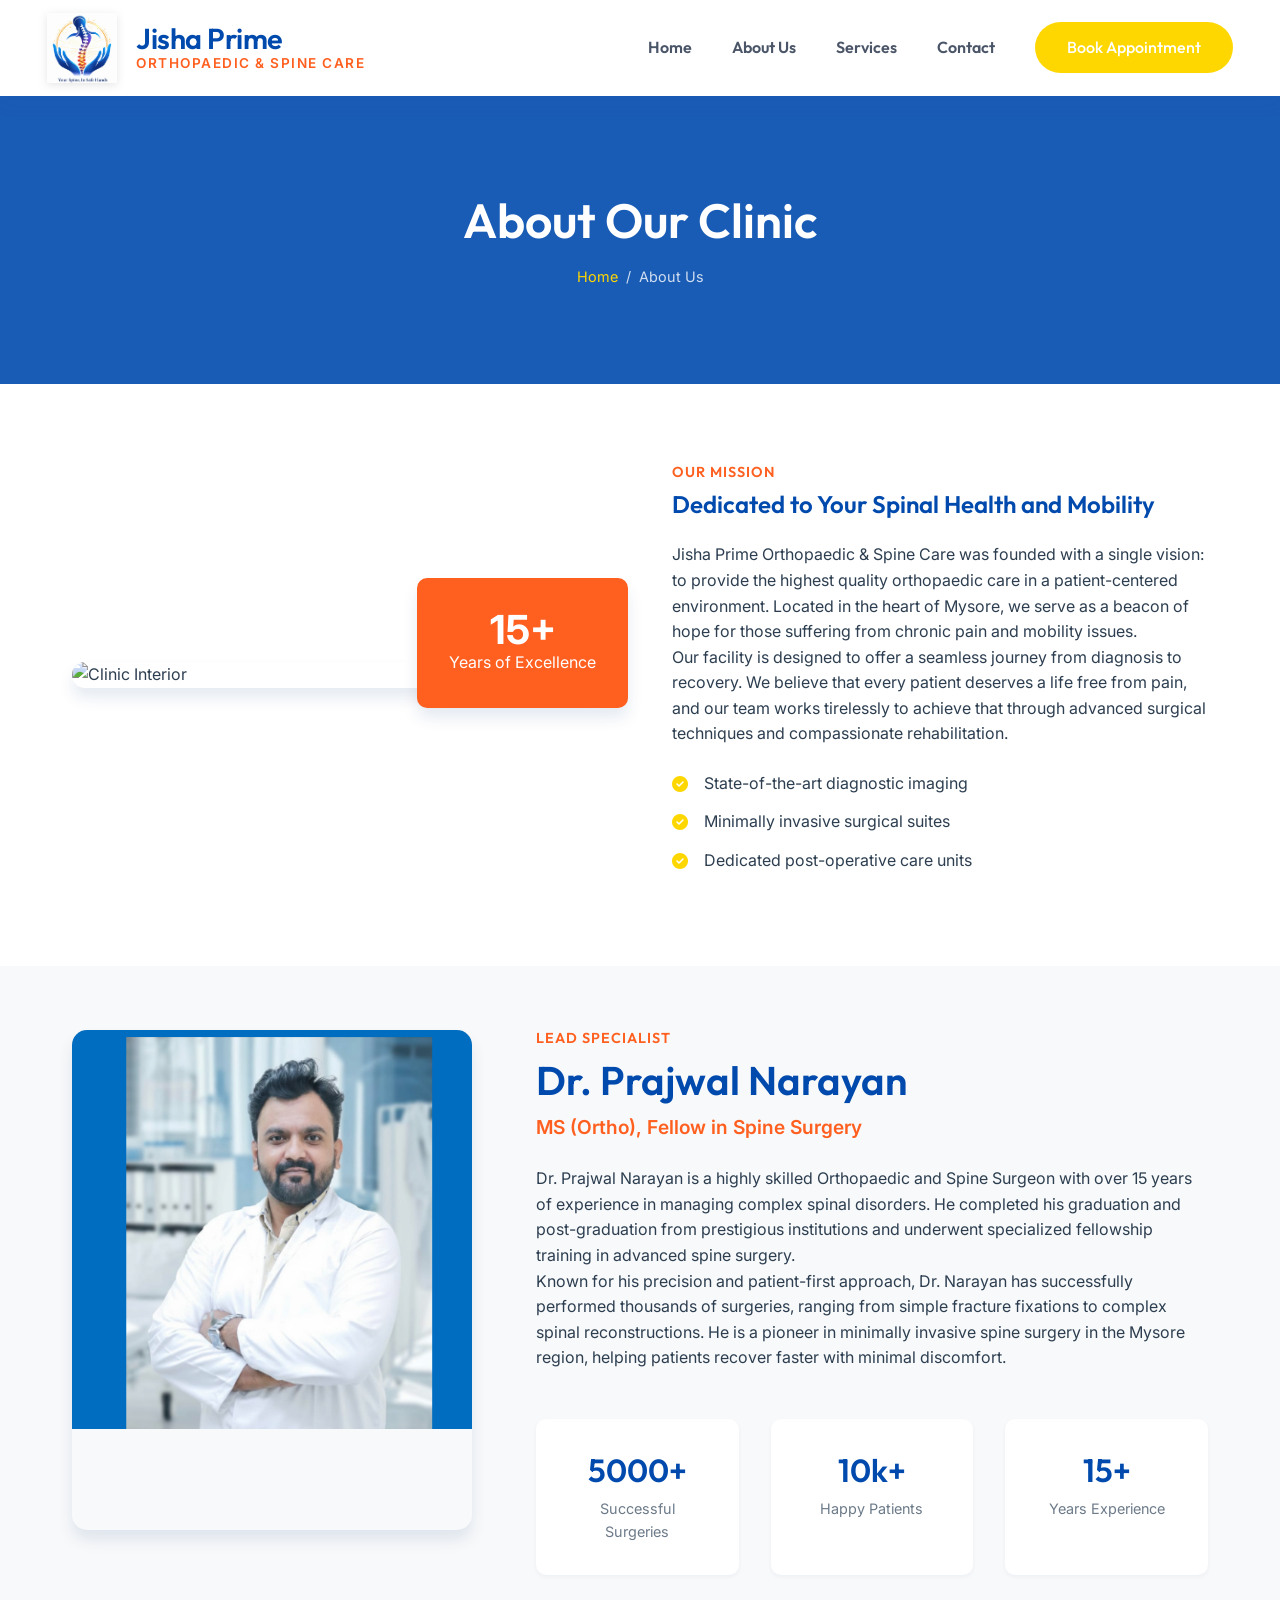
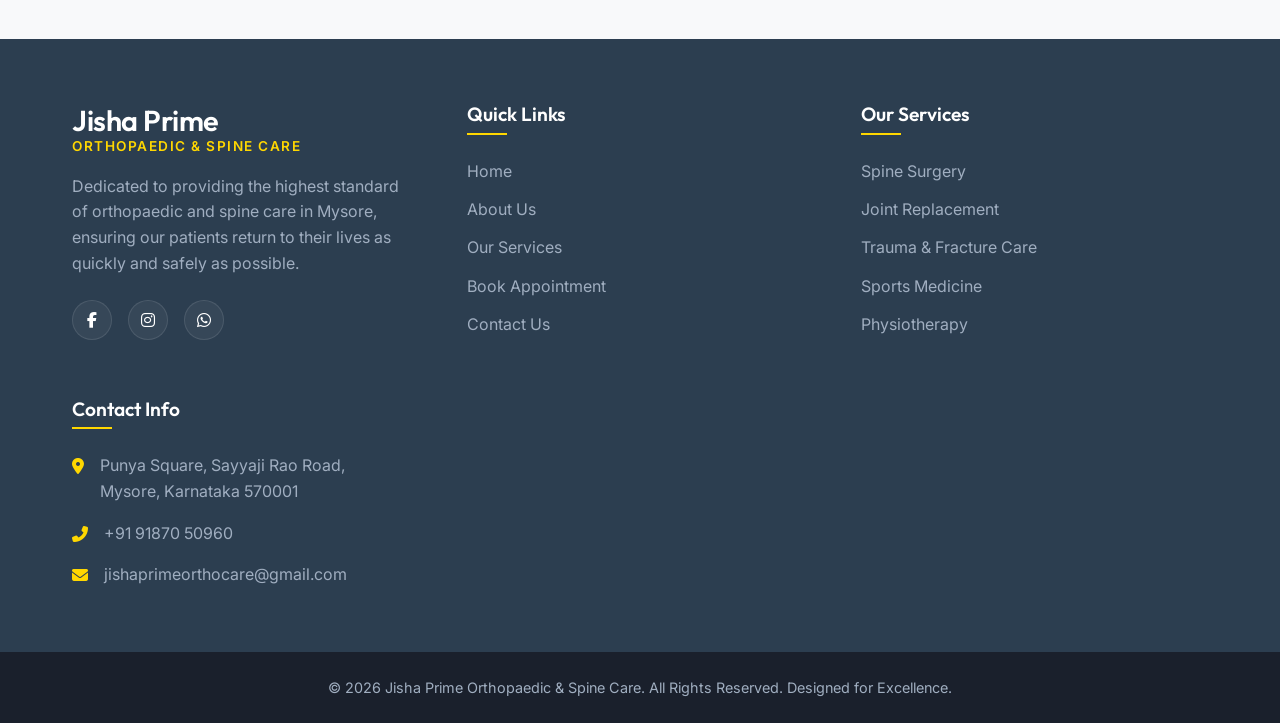
==== about.html @ 1084d46e "Initial commit" ====
<!DOCTYPE html>
<html lang="en">
<head>
    <meta charset="UTF-8">
    <meta name="viewport" content="width=device-width, initial-scale=1.0">
    <title>About Us | Jisha Prime Orthopaedic & Spine Care</title>
    <link rel="preconnect" href="https://fonts.googleapis.com">
    <link rel="preconnect" href="https://fonts.gstatic.com" crossorigin>
    <link href="https://fonts.googleapis.com/css2?family=Inter:wght@400;500;600&family=Outfit:wght@400;500;600;700&display=swap" rel="stylesheet">
    <link rel="stylesheet" href="https://cdnjs.cloudflare.com/ajax/libs/font-awesome/6.4.0/css/all.min.css">
    <link rel="stylesheet" href="css/style.css">
    <style>
        .page-header {
            background: linear-gradient(rgba(0, 74, 173, 0.9), rgba(0, 74, 173, 0.9)), url('https://images.unsplash.com/photo-1519494026892-80bbd2d6fd0d?ixlib=rb-4.0.3&auto=format&fit=crop&w=1920&q=80') center/cover;
            color: var(--white);
            padding: 6rem 0;
            text-align: center;
        }
        
        .page-header h1 {
            color: var(--white);
            font-size: 3rem;
            margin-bottom: 1rem;
        }

        .breadcrumb {
            display: flex;
            justify-content: center;
            gap: 0.5rem;
            font-size: 0.9rem;
            color: rgba(255, 255, 255, 0.8);
        }

        .breadcrumb a {
            color: var(--primary-gold);
        }

        .about-section {
            display: grid;
            grid-template-columns: 1fr 1fr;
            gap: 4rem;
            align-items: center;
        }

        .about-image {
            position: relative;
        }

        .about-image img {
            border-radius: 15px;
            box-shadow: var(--shadow-lg);
        }

        .experience-badge {
            position: absolute;
            bottom: -20px;
            right: -20px;
            background-color: var(--accent-orange);
            color: var(--white);
            padding: 2rem;
            border-radius: 10px;
            text-align: center;
            box-shadow: var(--shadow-lg);
        }

        .experience-badge span {
            display: block;
            font-size: 2.5rem;
            font-weight: 700;
            line-height: 1;
        }

        .doctor-profile {
            background-color: var(--off-white);
            padding: 4rem 0;
        }

        .profile-card {
            display: flex;
            gap: 4rem;
            align-items: flex-start;
        }

        .profile-img {
            flex: 0 0 400px;
            border-radius: 15px;
            overflow: hidden;
            box-shadow: var(--shadow-lg);
            min-height: 500px;
            background-color: var(--off-white);
        }

        .profile-img img {
            width: 100%;
            height: 100%;
            object-fit: cover;
        }

        .profile-content h2 {
            font-size: 2.5rem;
            margin-bottom: 0.5rem;
        }

        .profile-content .designation {
            color: var(--accent-orange);
            font-weight: 600;
            font-size: 1.2rem;
            margin-bottom: 1.5rem;
            display: block;
        }

        .stat-grid {
            display: grid;
            grid-template-columns: repeat(3, 1fr);
            gap: 2rem;
            margin-top: 3rem;
        }

        .stat-item {
            text-align: center;
            padding: 2rem;
            background: var(--white);
            border-radius: 10px;
            box-shadow: var(--shadow-sm);
        }

        .stat-item h3 {
            font-size: 2rem;
            color: var(--primary-blue);
            margin-bottom: 0.5rem;
        }

        .stat-item p {
            font-size: 0.9rem;
            color: var(--text-light);
        }

        @media (max-width: 992px) {
            .about-section, .profile-card {
                grid-template-columns: 1fr;
                flex-direction: column;
            }
            .profile-img {
                flex: 0 0 auto;
                width: 100%;
                max-width: 500px;
                margin: 0 auto;
            }
        }
    </style>
</head>
<body>

        
    </div>

    <!-- Main Navigation -->
    <header class="header">
        <div class="nav-container">
            <a href="index.html" class="logo">
                                                                                                                                <!-- Original Logo Image -->
                <img src="assets/logo.png" alt="Jisha Prime Orthopaedic & Spine Care Logo" style="height: 70px; width: auto;">
                <div class="logo-text">
                    <h1>Jisha Prime</h1>
                    <p>Orthopaedic & Spine Care</p>
                </div>
            </a>
            
            <div class="mobile-toggle">
                <i class="fas fa-bars"></i>
            </div>

            <nav class="nav-menu">
                <a href="index.html" class="nav-link">Home</a>
                <a href="about.html" class="nav-link">About Us</a>
                <a href="services.html" class="nav-link">Services</a>
                <a href="contact.html" class="nav-link">Contact</a>
                <a href="https://www.bookmydoctorr.com/doctor-details/prajwal-narayan-144" target="_blank" class="btn btn-secondary" style="color: white; border: none;">Book Appointment</a>
            </nav>
        </div>
    </header>

    <!-- Page Header -->
    <section class="page-header">
        <div class="container">
            <h1>About Our Clinic</h1>
            <div class="breadcrumb">
                <a href="index.html">Home</a>
                <span>/</span>
                <span>About Us</span>
            </div>
        </div>
    </section>

    <!-- About Content -->
    <section class="section">
        <div class="container">
            <div class="about-section">
                <div class="about-image">
                    <img src="https://images.unsplash.com/photo-1516549655169-df83a0774514?ixlib=rb-4.0.3&auto=format&fit=crop&w=800&q=80" alt="Clinic Interior">
                    <div class="experience-badge">
                        <span>15+</span>
                        Years of Excellence
                    </div>
                </div>
                <div class="about-content">
                    <h4 style="color: var(--accent-orange); margin-bottom: 0.5rem; text-transform: uppercase; letter-spacing: 1px; font-size: 0.9rem;">Our Mission</h4>
                    <h2 style="margin-bottom: 1.5rem;">Dedicated to Your Spinal Health and Mobility</h2>
                    <p>Jisha Prime Orthopaedic & Spine Care was founded with a single vision: to provide the highest quality orthopaedic care in a patient-centered environment. Located in the heart of Mysore, we serve as a beacon of hope for those suffering from chronic pain and mobility issues.</p>
                    <p>Our facility is designed to offer a seamless journey from diagnosis to recovery. We believe that every patient deserves a life free from pain, and our team works tirelessly to achieve that through advanced surgical techniques and compassionate rehabilitation.</p>
                    <ul style="margin-top: 1.5rem;">
                        <li style="margin-bottom: 0.8rem; display: flex; gap: 1rem; align-items: center;">
                            <i class="fas fa-check-circle" style="color: var(--primary-gold);"></i>
                            <span>State-of-the-art diagnostic imaging</span>
                        </li>
                        <li style="margin-bottom: 0.8rem; display: flex; gap: 1rem; align-items: center;">
                            <i class="fas fa-check-circle" style="color: var(--primary-gold);"></i>
                            <span>Minimally invasive surgical suites</span>
                        </li>
                        <li style="margin-bottom: 0.8rem; display: flex; gap: 1rem; align-items: center;">
                            <i class="fas fa-check-circle" style="color: var(--primary-gold);"></i>
                            <span>Dedicated post-operative care units</span>
                        </li>
                    </ul>
                </div>
            </div>
        </div>
    </section>

    <!-- Doctor Profile -->
    <section class="doctor-profile">
        <div class="container">
            <div class="profile-card">
                <div class="profile-img">
                    <img src="assets/dr_prajwal.png" alt="Dr. Prajwal Narayan">
                </div>
                <div class="profile-content">
                    <h4 style="color: var(--accent-orange); margin-bottom: 0.5rem; text-transform: uppercase; letter-spacing: 1px; font-size: 0.9rem;">Lead Specialist</h4>
                    <h2>Dr. Prajwal Narayan</h2>
                    <span class="designation">MS (Ortho), Fellow in Spine Surgery</span>
                    <p>Dr. Prajwal Narayan is a highly skilled Orthopaedic and Spine Surgeon with over 15 years of experience in managing complex spinal disorders. He completed his graduation and post-graduation from prestigious institutions and underwent specialized fellowship training in advanced spine surgery.</p>
                    <p>Known for his precision and patient-first approach, Dr. Narayan has successfully performed thousands of surgeries, ranging from simple fracture fixations to complex spinal reconstructions. He is a pioneer in minimally invasive spine surgery in the Mysore region, helping patients recover faster with minimal discomfort.</p>
                    
                    <div class="stat-grid">
                        <div class="stat-item">
                            <h3>5000+</h3>
                            <p>Successful Surgeries</p>
                        </div>
                        <div class="stat-item">
                            <h3>10k+</h3>
                            <p>Happy Patients</p>
                        </div>
                        <div class="stat-item">
                            <h3>15+</h3>
                            <p>Years Experience</p>
                        </div>
                    </div>
                </div>
            </div>
        </div>
    </section>

    <!-- Footer -->
    <footer class="footer">
        <div class="container">
            <div class="footer-grid">
                <div class="footer-col">
                    <div class="logo-text" style="margin-bottom: 1rem;">
                        <h1 style="color: var(--white);">Jisha Prime</h1>
                        <p style="color: var(--primary-gold);">Orthopaedic & Spine Care</p>
                    </div>
                    <p>Dedicated to providing the highest standard of orthopaedic and spine care in Mysore, ensuring our patients return to their lives as quickly and safely as possible.</p>
                    <div class="footer-social">
                        <a href="https://www.facebook.com/search/top?q=Jisha%20Prime%20Orthopaedic%20%26%20Spine%20Care" target="_blank" aria-label="Facebook"><i class="fab fa-facebook-f"></i></a>
                        <a href="https://www.instagram.com/thespinemechanic07" target="_blank" aria-label="Instagram"><i class="fab fa-instagram"></i></a>
                        <a href="https://wa.me/919187050960" target="_blank" aria-label="WhatsApp"><i class="fab fa-whatsapp"></i></a>
                    </div>
                </div>
                
                <div class="footer-col">
                    <h3>Quick Links</h3>
                    <ul class="footer-links">
                        <li><a href="index.html">Home</a></li>
                        <li><a href="about.html">About Us</a></li>
                        <li><a href="services.html">Our Services</a></li>
                        <li><a href="https://www.bookmydoctorr.com/doctor-details/prajwal-narayan-144" target="_blank">Book Appointment</a></li>
                        <li><a href="contact.html">Contact Us</a></li>
                    </ul>
                </div>
                
                <div class="footer-col">
                    <h3>Our Services</h3>
                    <ul class="footer-links">
                        <li><a href="services.html#spine">Spine Surgery</a></li>
                        <li><a href="services.html#joint">Joint Replacement</a></li>
                        <li><a href="services.html#trauma">Trauma & Fracture Care</a></li>
                        <li><a href="services.html#sports">Sports Medicine</a></li>
                        <li><a href="services.html#physio">Physiotherapy</a></li>
                    </ul>
                </div>
                
                <div class="footer-col">
                    <h3>Contact Info</h3>
                    <ul class="footer-contact">
                        <li>
                            <i class="fas fa-map-marker-alt"></i>
                            <span>Punya Square, Sayyaji Rao Road,<br>Mysore, Karnataka 570001</span>
                        </li>
                        <li>
                            <i class="fas fa-phone-alt"></i>
                            <span>+91 91870 50960</span>
                        </li>
                        <li>
                            <i class="fas fa-envelope"></i>
                            <span>jishaprimeorthocare@gmail.com</span>
                        </li>
                    </ul>
                </div>
            </div>
        </div>
        <div class="footer-bottom">
            <div class="container">
                <p>&copy; 2026 Jisha Prime Orthopaedic & Spine Care. All Rights Reserved. Designed for Excellence.</p>
            </div>
        </div>
    </footer>

    <script src="js/main.js"></script>
</body>
</html>
---- css/style.css ----
/* 
  Jisha Prime Orthopaedic & Spine Care
  Design System & Global Styles
*/

:root {
  /* Color Palette based on logo and requirements */
  --primary-blue: #004AAD;     /* Rich Deep Blue from Logo */
  --secondary-blue: #0096FF;   /* Vibrant Sky Blue from Logo */
  --primary-gold: #FFD700;     /* Sunburst Gold from Logo */
  --accent-orange: #FF5F1F;    /* Vibrant Spine Orange from Logo */
  --white: #FFFFFF;
  --off-white: #F8F9FA;
  --text-dark: #2C3E50;
  --text-light: #6C7A89;
  --border-color: #E2E8F0;
  
  /* Typography */
  --font-primary: 'Outfit', sans-serif;
  --font-secondary: 'Inter', sans-serif;
  
  /* Transitions */
  --transition-fast: 0.2s ease-in-out;
  --transition-normal: 0.3s ease-in-out;
  
  /* Shadows */
  --shadow-sm: 0 2px 4px rgba(10, 58, 130, 0.05);
  --shadow-md: 0 4px 6px rgba(10, 58, 130, 0.1);
  --shadow-lg: 0 10px 15px rgba(10, 58, 130, 0.1);
  
  /* Spacing */
  --container-padding: 2rem;
  --section-padding: 5rem 0;
}

/* Base Styles */
* {
  margin: 0;
  padding: 0;
  box-sizing: border-box;
}

html {
  scroll-behavior: smooth;
  font-size: 16px;
}

body {
  font-family: var(--font-secondary);
  color: var(--text-dark);
  background-color: var(--white);
  line-height: 1.6;
  overflow-x: hidden;
  animation: pageEnter 1s cubic-bezier(0.23, 1, 0.32, 1) forwards;
}

@keyframes pageEnter {
  0% {
    opacity: 0;
    transform: scale(0.98) translateY(20px);
  }
  100% {
    opacity: 1;
    transform: scale(1) translateY(0);
  }
}

h1, h2, h3, h4, h5, h6 {
  font-family: var(--font-primary);
  font-weight: 600;
  color: var(--primary-blue);
  line-height: 1.2;
}

a {
  text-decoration: none;
  color: var(--primary-blue);
  transition: color var(--transition-fast);
}

a:hover {
  color: var(--accent-orange);
}

ul {
  list-style: none;
}

img {
  max-width: 100%;
  height: auto;
  display: block;
}

/* Layout Containers */
.container {
  width: 100%;
  max-width: 1200px;
  margin: 0 auto;
  padding: 0 var(--container-padding);
}

.section {
  padding: var(--section-padding);
}

.section-bg-light {
  background-color: var(--off-white);
}

.section-bg-blue {
  background-color: var(--primary-blue);
  color: var(--white);
}

.section-bg-blue h2, 
.section-bg-blue h3, 
.section-bg-blue p {
  color: var(--white);
}

/* Section Headers */
.section-header {
  text-align: center;
  margin-bottom: 3rem;
}

.section-title {
  font-size: 2.5rem;
  margin-bottom: 1rem;
  position: relative;
  display: inline-block;
}

.section-title::after {
  content: '';
  position: absolute;
  bottom: -10px;
  left: 50%;
  transform: translateX(-50%);
  width: 60px;
  height: 3px;
  background-color: var(--primary-gold);
  border-radius: 2px;
}

.section-subtitle {
  color: var(--text-light);
  font-size: 1.1rem;
  max-width: 600px;
  margin: 0 auto;
}

/* Buttons */
.btn {
  display: inline-block;
  padding: 0.8rem 2rem;
  border-radius: 50px;
  font-family: var(--font-primary);
  font-weight: 500;
  text-align: center;
  cursor: pointer;
  transition: all var(--transition-normal);
  border: 2px solid transparent;
}

.btn-primary {
  background-color: var(--primary-blue);
  color: var(--white);
  box-shadow: var(--shadow-md);
}

.btn-primary:hover {
  background-color: var(--secondary-blue);
  color: var(--white);
  transform: translateY(-2px);
  box-shadow: var(--shadow-lg);
}

.btn-secondary {
  background-color: var(--primary-gold);
  color: var(--white);
}

.btn-secondary:hover {
  background-color: #c5a02e;
  color: var(--white);
  transform: translateY(-2px);
}

.btn-outline {
  background-color: transparent;
  border-color: var(--primary-blue);
  color: var(--primary-blue);
}

.btn-outline:hover {
  background-color: var(--primary-blue);
  color: var(--white);
}

/* Header & Navigation Upgrade */
.header {
  background-color: var(--white);
  box-shadow: 0 4px 20px rgba(0, 74, 173, 0.08);
  position: sticky;
  top: 0;
  z-index: 1000;
  transition: all 0.3s ease;
}

.header-top {
  background: linear-gradient(90deg, #001f4d 0%, #004AAD 100%);
  color: var(--white);
  padding: 0.6rem 0;
  font-size: 0.85rem;
  border-bottom: 2px solid rgba(255, 215, 0, 0.3);
  font-family: var(--font-primary);
  font-weight: 500;
}

.header-top .container {
  display: flex;
  justify-content: space-between;
  align-items: center;
}

.header-contact, .header-time {
  display: flex;
  gap: 1.5rem;
}

.header-top i {
  color: var(--primary-gold);
  background: rgba(255, 255, 255, 0.1);
  width: 26px;
  height: 26px;
  display: inline-flex;
  align-items: center;
  justify-content: center;
  border-radius: 6px;
  font-size: 0.8rem;
  transition: transform 0.3s ease;
}

.header-top span {
  display: inline-flex;
  align-items: center;
  gap: 0.6rem;
  transition: color 0.3s ease;
}

.header-top span:hover {
  color: var(--primary-gold);
}

.header-top span:hover i {
  transform: translateY(-2px);
  background: rgba(255, 215, 0, 0.2);
}

.nav-container {
  display: flex;
  justify-content: space-between;
  align-items: center;
  padding: 0.8rem var(--container-padding);
  max-width: 1250px;
  margin: 0 auto;
}

.logo {
  display: flex;
  align-items: center;
  gap: 1.2rem;
  transition: transform 0.3s ease;
}

.logo:hover {
  transform: scale(1.02);
}

.logo img {
  height: 60px;
  filter: drop-shadow(0 2px 4px rgba(0, 0, 0, 0.1));
}

.logo-text h1 {
  font-size: 1.8rem;
  margin-bottom: -2px;
  color: var(--primary-blue);
  letter-spacing: -0.5px;
}

.logo-text p {
  font-size: 0.85rem;
  color: var(--accent-orange);
  margin-bottom: 0;
  font-weight: 600;
  text-transform: uppercase;
  letter-spacing: 1.5px;
}

.nav-menu {
  display: flex;
  gap: 2.5rem;
  align-items: center;
}

.nav-link {
  font-family: var(--font-primary);
  font-weight: 600;
  color: #4a5568;
  position: relative;
  font-size: 1rem;
  transition: all 0.3s ease;
  padding: 0.5rem 0;
}

.nav-link::after {
  content: '';
  position: absolute;
  bottom: 0;
  left: 50%;
  width: 0;
  height: 3px;
  background: linear-gradient(90deg, var(--primary-gold), var(--accent-orange));
  transition: all 0.3s cubic-bezier(0.68, -0.55, 0.27, 1.55);
  transform: translateX(-50%);
  border-radius: 10px;
}

.nav-link:hover::after,
.nav-link.active::after {
  width: 100%;
}

.nav-link:hover,
.nav-link.active {
  color: var(--primary-blue);
  transform: translateY(-1px);
}

.mobile-toggle {
  display: none;
  font-size: 1.5rem;
  color: var(--primary-blue);
  cursor: pointer;
}

/* Footer */
.footer {
  background-color: var(--text-dark);
  color: var(--white);
  padding-top: 4rem;
}

.footer-grid {
  display: grid;
  grid-template-columns: repeat(auto-fit, minmax(250px, 1fr));
  gap: 3rem;
  margin-bottom: 3rem;
}

.footer-col h3 {
  color: var(--white);
  font-size: 1.2rem;
  margin-bottom: 1.5rem;
  position: relative;
  padding-bottom: 0.5rem;
}

.footer-col h3::after {
  content: '';
  position: absolute;
  bottom: 0;
  left: 0;
  width: 40px;
  height: 2px;
  background-color: var(--primary-gold);
}

.footer-col p {
  color: #a0aec0;
  margin-bottom: 1rem;
}

.footer-links li {
  margin-bottom: 0.8rem;
}

.footer-links a {
  color: #a0aec0;
  transition: color var(--transition-fast);
  display: flex;
  align-items: center;
  gap: 0.5rem;
}

.footer-links a:hover {
  color: var(--primary-gold);
  padding-left: 5px;
}

.footer-contact li {
  display: flex;
  align-items: flex-start;
  gap: 1rem;
  margin-bottom: 1rem;
  color: #a0aec0;
}

.footer-contact i {
  color: var(--primary-gold);
  margin-top: 5px;
}

.footer-bottom {
  background-color: #1a202c;
  padding: 1.5rem 0;
  text-align: center;
  color: #a0aec0;
  font-size: 0.9rem;
}

.footer-social {
  display: flex;
  gap: 1rem;
  margin-top: 1.5rem;
}

.footer-social a {
  width: 40px;
  height: 40px;
  background-color: rgba(255, 255, 255, 0.05);
  display: flex;
  align-items: center;
  justify-content: center;
  border-radius: 50%;
  color: var(--white);
  transition: all var(--transition-normal);
  border: 1px solid rgba(255, 255, 255, 0.1);
}

.footer-social a:hover {
  background-color: var(--primary-gold);
  color: var(--text-dark);
  transform: translateY(-3px);
  border-color: var(--primary-gold);
}

/* Responsive Utilities */
@media (max-width: 992px) {
  .header-top {
    display: none;
  }
  
  .nav-menu {
    position: fixed;
    top: 80px;
    left: -100%;
    width: 100%;
    height: calc(100vh - 80px);
    background-color: var(--white);
    flex-direction: column;
    justify-content: center;
    gap: 2rem;
    transition: left var(--transition-normal);
    box-shadow: var(--shadow-md);
  }
  
  .nav-menu.active {
    left: 0;
  }
  
  .mobile-toggle {
    display: block;
  }
}

@media (max-width: 768px) {
  .section-title {
    font-size: 2rem;
  }
  
  .logo-text h1 {
    font-size: 1.2rem;
  }
}
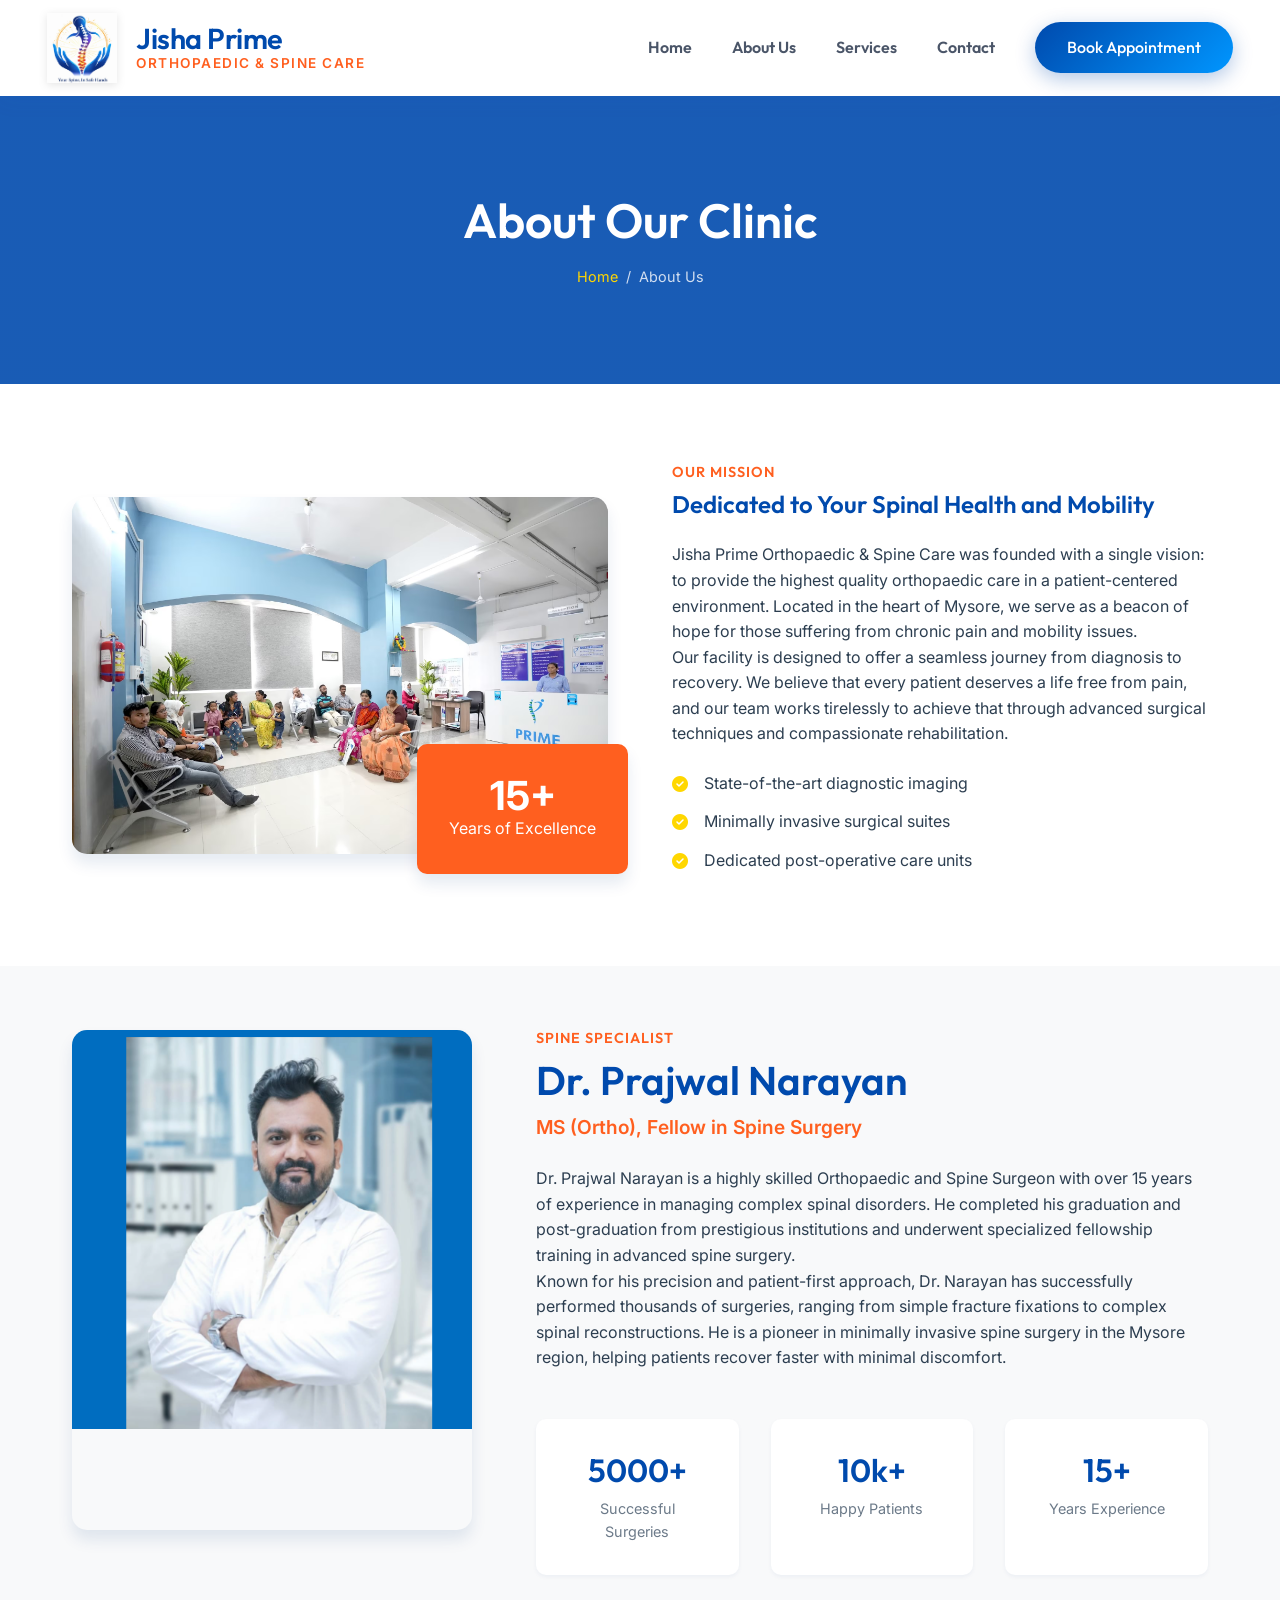
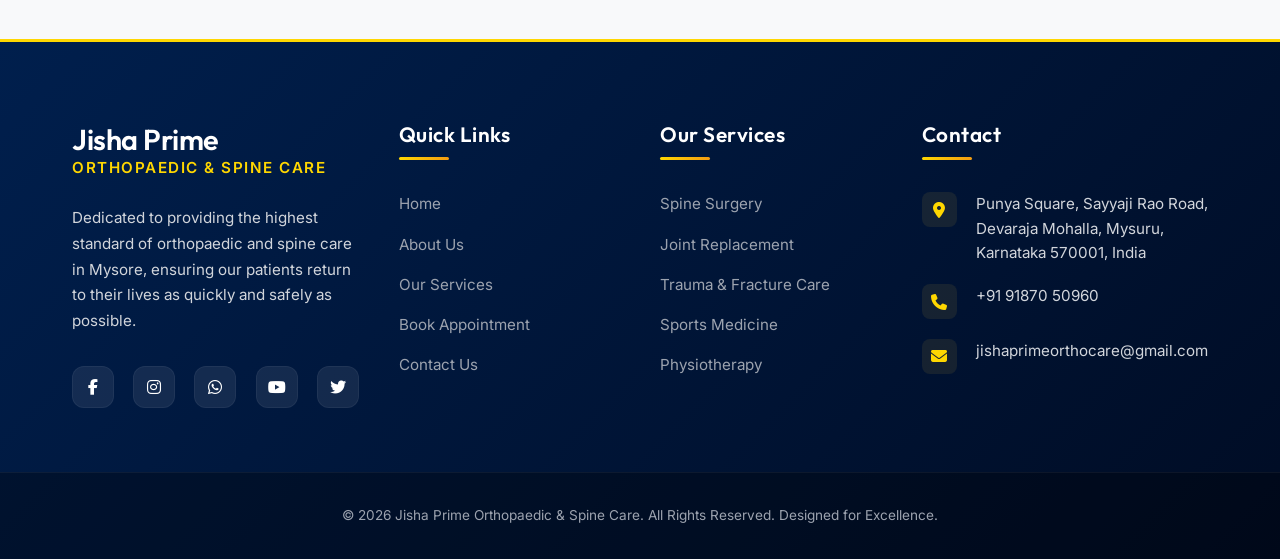
==== commit bea0624a: "Refine UI, fix image cropping, and update button styling across the site" ====
--- a/about.html
+++ b/about.html
@@ -1,14 +1,19 @@
 <!DOCTYPE html>
 <html lang="en">
+
 <head>
     <meta charset="UTF-8">
     <meta name="viewport" content="width=device-width, initial-scale=1.0">
     <title>About Us | Jisha Prime Orthopaedic & Spine Care</title>
     <link rel="preconnect" href="https://fonts.googleapis.com">
     <link rel="preconnect" href="https://fonts.gstatic.com" crossorigin>
-    <link href="https://fonts.googleapis.com/css2?family=Inter:wght@400;500;600&family=Outfit:wght@400;500;600;700&display=swap" rel="stylesheet">
+    <link
+        href="https://fonts.googleapis.com/css2?family=Inter:wght@400;500;600&family=Outfit:wght@400;500;600;700&display=swap"
+        rel="stylesheet">
     <link rel="stylesheet" href="https://cdnjs.cloudflare.com/ajax/libs/font-awesome/6.4.0/css/all.min.css">
-    <link rel="stylesheet" href="css/style.css">
+    <link rel="stylesheet" href="css/style.css?v=2">
+    <!-- Favicon -->
+    <link rel="icon" type="image/png" href="assets/logo.png">
     <style>
         .page-header {
             background: linear-gradient(rgba(0, 74, 173, 0.9), rgba(0, 74, 173, 0.9)), url('https://images.unsplash.com/photo-1519494026892-80bbd2d6fd0d?ixlib=rb-4.0.3&auto=format&fit=crop&w=1920&q=80') center/cover;
@@ -16,7 +21,7 @@
             padding: 6rem 0;
             text-align: center;
         }
-        
+
         .page-header h1 {
             color: var(--white);
             font-size: 3rem;
@@ -136,10 +141,13 @@
         }
 
         @media (max-width: 992px) {
-            .about-section, .profile-card {
+
+            .about-section,
+            .profile-card {
                 grid-template-columns: 1fr;
                 flex-direction: column;
             }
+
             .profile-img {
                 flex: 0 0 auto;
                 width: 100%;
@@ -149,23 +157,22 @@
         }
     </style>
 </head>
+
 <body>
-
-        
-    </div>
 
     <!-- Main Navigation -->
     <header class="header">
         <div class="nav-container">
             <a href="index.html" class="logo">
-                                                                                                                                <!-- Original Logo Image -->
-                <img src="assets/logo.png" alt="Jisha Prime Orthopaedic & Spine Care Logo" style="height: 70px; width: auto;">
+                <!-- Original Logo Image -->
+                <img src="assets/logo.png" alt="Jisha Prime Orthopaedic & Spine Care Logo"
+                    style="height: 70px; width: auto;">
                 <div class="logo-text">
                     <h1>Jisha Prime</h1>
                     <p>Orthopaedic & Spine Care</p>
                 </div>
             </a>
-            
+
             <div class="mobile-toggle">
                 <i class="fas fa-bars"></i>
             </div>
@@ -175,7 +182,8 @@
                 <a href="about.html" class="nav-link">About Us</a>
                 <a href="services.html" class="nav-link">Services</a>
                 <a href="contact.html" class="nav-link">Contact</a>
-                <a href="https://www.bookmydoctorr.com/doctor-details/prajwal-narayan-144" target="_blank" class="btn btn-secondary" style="color: white; border: none;">Book Appointment</a>
+                <a href="appointment.html" class="btn btn-secondary" style="color: white; border: none;">Book
+                    Appointment</a>
             </nav>
         </div>
     </header>
@@ -197,17 +205,23 @@
         <div class="container">
             <div class="about-section">
                 <div class="about-image">
-                    <img src="https://images.unsplash.com/photo-1516549655169-df83a0774514?ixlib=rb-4.0.3&auto=format&fit=crop&w=800&q=80" alt="Clinic Interior">
+                    <img src="assets/clinic_waiting.png" alt="Clinic Interior">
                     <div class="experience-badge">
                         <span>15+</span>
                         Years of Excellence
                     </div>
                 </div>
                 <div class="about-content">
-                    <h4 style="color: var(--accent-orange); margin-bottom: 0.5rem; text-transform: uppercase; letter-spacing: 1px; font-size: 0.9rem;">Our Mission</h4>
+                    <h4
+                        style="color: var(--accent-orange); margin-bottom: 0.5rem; text-transform: uppercase; letter-spacing: 1px; font-size: 0.9rem;">
+                        Our Mission</h4>
                     <h2 style="margin-bottom: 1.5rem;">Dedicated to Your Spinal Health and Mobility</h2>
-                    <p>Jisha Prime Orthopaedic & Spine Care was founded with a single vision: to provide the highest quality orthopaedic care in a patient-centered environment. Located in the heart of Mysore, we serve as a beacon of hope for those suffering from chronic pain and mobility issues.</p>
-                    <p>Our facility is designed to offer a seamless journey from diagnosis to recovery. We believe that every patient deserves a life free from pain, and our team works tirelessly to achieve that through advanced surgical techniques and compassionate rehabilitation.</p>
+                    <p>Jisha Prime Orthopaedic & Spine Care was founded with a single vision: to provide the highest
+                        quality orthopaedic care in a patient-centered environment. Located in the heart of Mysore, we
+                        serve as a beacon of hope for those suffering from chronic pain and mobility issues.</p>
+                    <p>Our facility is designed to offer a seamless journey from diagnosis to recovery. We believe that
+                        every patient deserves a life free from pain, and our team works tirelessly to achieve that
+                        through advanced surgical techniques and compassionate rehabilitation.</p>
                     <ul style="margin-top: 1.5rem;">
                         <li style="margin-bottom: 0.8rem; display: flex; gap: 1rem; align-items: center;">
                             <i class="fas fa-check-circle" style="color: var(--primary-gold);"></i>
@@ -235,12 +249,20 @@
                     <img src="assets/dr_prajwal.png" alt="Dr. Prajwal Narayan">
                 </div>
                 <div class="profile-content">
-                    <h4 style="color: var(--accent-orange); margin-bottom: 0.5rem; text-transform: uppercase; letter-spacing: 1px; font-size: 0.9rem;">Lead Specialist</h4>
+                    <h4
+                        style="color: var(--accent-orange); margin-bottom: 0.5rem; text-transform: uppercase; letter-spacing: 1px; font-size: 0.9rem;">
+                        Spine Specialist</h4>
                     <h2>Dr. Prajwal Narayan</h2>
                     <span class="designation">MS (Ortho), Fellow in Spine Surgery</span>
-                    <p>Dr. Prajwal Narayan is a highly skilled Orthopaedic and Spine Surgeon with over 15 years of experience in managing complex spinal disorders. He completed his graduation and post-graduation from prestigious institutions and underwent specialized fellowship training in advanced spine surgery.</p>
-                    <p>Known for his precision and patient-first approach, Dr. Narayan has successfully performed thousands of surgeries, ranging from simple fracture fixations to complex spinal reconstructions. He is a pioneer in minimally invasive spine surgery in the Mysore region, helping patients recover faster with minimal discomfort.</p>
-                    
+                    <p>Dr. Prajwal Narayan is a highly skilled Orthopaedic and Spine Surgeon with over 15 years of
+                        experience in managing complex spinal disorders. He completed his graduation and post-graduation
+                        from prestigious institutions and underwent specialized fellowship training in advanced spine
+                        surgery.</p>
+                    <p>Known for his precision and patient-first approach, Dr. Narayan has successfully performed
+                        thousands of surgeries, ranging from simple fracture fixations to complex spinal
+                        reconstructions. He is a pioneer in minimally invasive spine surgery in the Mysore region,
+                        helping patients recover faster with minimal discomfort.</p>
+
                     <div class="stat-grid">
                         <div class="stat-item">
                             <h3>5000+</h3>
@@ -269,25 +291,31 @@
                         <h1 style="color: var(--white);">Jisha Prime</h1>
                         <p style="color: var(--primary-gold);">Orthopaedic & Spine Care</p>
                     </div>
-                    <p>Dedicated to providing the highest standard of orthopaedic and spine care in Mysore, ensuring our patients return to their lives as quickly and safely as possible.</p>
+                    <p>Dedicated to providing the highest standard of orthopaedic and spine care in Mysore, ensuring our
+                        patients return to their lives as quickly and safely as possible.</p>
                     <div class="footer-social">
-                        <a href="https://www.facebook.com/search/top?q=Jisha%20Prime%20Orthopaedic%20%26%20Spine%20Care" target="_blank" aria-label="Facebook"><i class="fab fa-facebook-f"></i></a>
-                        <a href="https://www.instagram.com/thespinemechanic07" target="_blank" aria-label="Instagram"><i class="fab fa-instagram"></i></a>
-                        <a href="https://wa.me/919187050960" target="_blank" aria-label="WhatsApp"><i class="fab fa-whatsapp"></i></a>
+                        <a href="https://www.facebook.com/search/top?q=Jisha%20Prime%20Orthopaedic%20%26%20Spine%20Care"
+                            target="_blank" aria-label="Facebook"><i class="fab fa-facebook-f"></i></a>
+                        <a href="https://www.instagram.com/thespinemechanic07" target="_blank" aria-label="Instagram"><i
+                                class="fab fa-instagram"></i></a>
+                        <a href="https://wa.me/919187050960" target="_blank" aria-label="WhatsApp"><i
+                                class="fab fa-whatsapp"></i></a>
+                        <a href="#" target="_blank" aria-label="YouTube"><i class="fab fa-youtube"></i></a>
+                        <a href="#" target="_blank" aria-label="Twitter"><i class="fab fa-twitter"></i></a>
                     </div>
                 </div>
-                
+
                 <div class="footer-col">
                     <h3>Quick Links</h3>
                     <ul class="footer-links">
                         <li><a href="index.html">Home</a></li>
                         <li><a href="about.html">About Us</a></li>
                         <li><a href="services.html">Our Services</a></li>
-                        <li><a href="https://www.bookmydoctorr.com/doctor-details/prajwal-narayan-144" target="_blank">Book Appointment</a></li>
+                        <li><a href="appointment.html">Book Appointment</a></li>
                         <li><a href="contact.html">Contact Us</a></li>
                     </ul>
                 </div>
-                
+
                 <div class="footer-col">
                     <h3>Our Services</h3>
                     <ul class="footer-links">
@@ -298,26 +326,27 @@
                         <li><a href="services.html#physio">Physiotherapy</a></li>
                     </ul>
                 </div>
-                
+
                 <div class="footer-col">
-                    <h3>Contact Info</h3>
+                    <h3>Contact</h3>
                     <ul class="footer-contact">
                         <li>
                             <i class="fas fa-map-marker-alt"></i>
-                            <span>Punya Square, Sayyaji Rao Road,<br>Mysore, Karnataka 570001</span>
+                            <a href="https://maps.app.goo.gl/DzccedRnH6jNJnV17" target="_blank"
+                                style="color: inherit; transition: color 0.3s ease;"
+                                onmouseover="this.style.color='var(--primary-gold)'"
+                                onmouseout="this.style.color='inherit'">
+                                <span>Punya Square, Sayyaji Rao Road, Devaraja Mohalla, Mysuru, Karnataka 570001,
+                                    India</span>
+                            </a>
                         </li>
-                        <li>
-                            <i class="fas fa-phone-alt"></i>
-                            <span>+91 91870 50960</span>
-                        </li>
-                        <li>
-                            <i class="fas fa-envelope"></i>
-                            <span>jishaprimeorthocare@gmail.com</span>
-                        </li>
+                        <li><i class="fas fa-phone"></i> +91 91870 50960</li>
+                        <li><i class="fas fa-envelope"></i> jishaprimeorthocare@gmail.com</li>
                     </ul>
                 </div>
             </div>
         </div>
+
         <div class="footer-bottom">
             <div class="container">
                 <p>&copy; 2026 Jisha Prime Orthopaedic & Spine Care. All Rights Reserved. Designed for Excellence.</p>
@@ -325,6 +354,7 @@
         </div>
     </footer>
 
-    <script src="js/main.js"></script>
+    <script src="js/main.js?v=2"></script>
 </body>
-</html>
+
+</html>
--- a/css/style.css
+++ b/css/style.css
@@ -178,14 +178,16 @@
 }
 
 .btn-secondary {
-  background-color: var(--primary-gold);
-  color: var(--white);
+  background: linear-gradient(135deg, var(--primary-blue) 0%, var(--secondary-blue) 100%);
+  color: var(--white);
+  box-shadow: 0 6px 20px rgba(0, 74, 173, 0.3);
 }
 
 .btn-secondary:hover {
-  background-color: #c5a02e;
+  background: linear-gradient(135deg, var(--secondary-blue) 0%, var(--primary-blue) 100%);
   color: var(--white);
   transform: translateY(-2px);
+  box-shadow: 0 10px 25px rgba(0, 74, 173, 0.4);
 }
 
 .btn-outline {
@@ -349,24 +351,39 @@
 
 /* Footer */
 .footer {
-  background-color: var(--text-dark);
-  color: var(--white);
-  padding-top: 4rem;
+  background: linear-gradient(135deg, #001f4d 0%, #000c24 100%);
+  color: var(--white);
+  padding-top: 5rem;
+  border-top: 3px solid var(--primary-gold);
 }
 
 .footer-grid {
   display: grid;
-  grid-template-columns: repeat(auto-fit, minmax(250px, 1fr));
-  gap: 3rem;
-  margin-bottom: 3rem;
+  grid-template-columns: repeat(4, 1fr);
+  gap: 2.5rem;
+  margin-bottom: 4rem;
+}
+
+@media (max-width: 992px) {
+  .footer-grid {
+    grid-template-columns: repeat(2, 1fr);
+  }
+}
+
+@media (max-width: 768px) {
+  .footer-grid {
+    grid-template-columns: 1fr;
+  }
 }
 
 .footer-col h3 {
   color: var(--white);
-  font-size: 1.2rem;
-  margin-bottom: 1.5rem;
+  font-size: 1.3rem;
+  font-weight: 600;
+  margin-bottom: 2rem;
   position: relative;
-  padding-bottom: 0.5rem;
+  padding-bottom: 0.8rem;
+  letter-spacing: 0.5px;
 }
 
 .footer-col h3::after {
@@ -374,78 +391,234 @@
   position: absolute;
   bottom: 0;
   left: 0;
-  width: 40px;
-  height: 2px;
-  background-color: var(--primary-gold);
+  width: 50px;
+  height: 3px;
+  background: linear-gradient(to right, var(--primary-gold), #f39c12);
+  border-radius: 2px;
 }
 
 .footer-col p {
-  color: #a0aec0;
+  color: #d1d5db;
+  line-height: 1.7;
+  margin-bottom: 1.5rem;
+  font-size: 0.95rem;
+}
+
+.footer-links li {
   margin-bottom: 1rem;
 }
 
-.footer-links li {
-  margin-bottom: 0.8rem;
-}
-
 .footer-links a {
-  color: #a0aec0;
-  transition: color var(--transition-fast);
-  display: flex;
-  align-items: center;
-  gap: 0.5rem;
+  color: #9ca3af;
+  transition: all var(--transition-normal);
+  display: flex;
+  align-items: center;
+  gap: 0.7rem;
+  font-size: 0.95rem;
+}
+
+.footer-links a i {
+  font-size: 0.8rem;
+  opacity: 0;
+  transform: translateX(-10px);
+  transition: all var(--transition-fast);
 }
 
 .footer-links a:hover {
   color: var(--primary-gold);
-  padding-left: 5px;
+  transform: translateX(8px);
+}
+
+.footer-links a:hover i {
+  opacity: 1;
+  transform: translateX(0);
 }
 
 .footer-contact li {
   display: flex;
   align-items: flex-start;
-  gap: 1rem;
-  margin-bottom: 1rem;
-  color: #a0aec0;
+  gap: 1.2rem;
+  margin-bottom: 1.2rem;
+  color: #d1d5db;
+  font-size: 0.95rem;
 }
 
 .footer-contact i {
+  width: 35px;
+  height: 35px;
+  background: rgba(212, 175, 55, 0.1);
   color: var(--primary-gold);
-  margin-top: 5px;
-}
-
-.footer-bottom {
-  background-color: #1a202c;
-  padding: 1.5rem 0;
-  text-align: center;
-  color: #a0aec0;
-  font-size: 0.9rem;
-}
-
-.footer-social {
-  display: flex;
-  gap: 1rem;
-  margin-top: 1.5rem;
-}
-
-.footer-social a {
-  width: 40px;
-  height: 40px;
-  background-color: rgba(255, 255, 255, 0.05);
   display: flex;
   align-items: center;
   justify-content: center;
-  border-radius: 50%;
-  color: var(--white);
-  transition: all var(--transition-normal);
-  border: 1px solid rgba(255, 255, 255, 0.1);
-}
-
-.footer-social a:hover {
-  background-color: var(--primary-gold);
+  border-radius: 8px;
+  flex-shrink: 0;
+  font-size: 1rem;
+  transition: all 0.3s ease;
+}
+
+.footer-contact li:hover i {
+  background: var(--primary-gold);
   color: var(--text-dark);
   transform: translateY(-3px);
+}
+
+.footer-bottom {
+  background-color: rgba(0, 0, 0, 0.3);
+  padding: 2rem 0;
+  text-align: center;
+  color: #9ca3af;
+  font-size: 0.85rem;
+  border-top: 1px solid rgba(255, 255, 255, 0.05);
+}
+
+.footer-social {
+  display: flex;
+  gap: 1.2rem;
+  margin-top: 2rem;
+}
+
+.footer-social a {
+  width: 42px;
+  height: 42px;
+  background-color: rgba(255, 255, 255, 0.08);
+  color: var(--white);
+  display: flex;
+  align-items: center;
+  justify-content: center;
+  border-radius: 12px;
+  transition: all 0.3s cubic-bezier(0.4, 0, 0.2, 1);
+  border: 1px solid rgba(255, 255, 255, 0.05);
+}
+
+.footer-social a:hover {
+  transform: translateY(-8px) scale(1.1);
+  color: var(--white);
+  border-color: transparent;
+  box-shadow: 0 15px 30px rgba(0, 0, 0, 0.4);
+}
+
+.footer-social a[aria-label="Facebook"]:hover { background: #1877F2; box-shadow: 0 10px 20px rgba(24, 119, 242, 0.4); }
+.footer-social a[aria-label="Instagram"]:hover { background: linear-gradient(45deg, #f09433 0%, #e6683c 25%, #dc2743 50%, #cc2366 75%, #bc1888 100%); box-shadow: 0 10px 20px rgba(220, 39, 67, 0.4); }
+.footer-social a[aria-label="WhatsApp"]:hover { background: #25D366; box-shadow: 0 10px 20px rgba(37, 211, 102, 0.4); }
+.footer-social a[aria-label="YouTube"]:hover { background: #FF0000; box-shadow: 0 10px 20px rgba(255, 0, 0, 0.4); }
+.footer-social a[aria-label="Twitter"]:hover { background: #1DA1F2; box-shadow: 0 10px 20px rgba(29, 161, 242, 0.4); }
+
+/* Patient Reviews Section */
+.reviews-section {
+  padding: 100px 0;
+  background: linear-gradient(135deg, #f8faff 0%, #eef4ff 100%);
+  position: relative;
+  overflow: hidden;
+}
+
+.reviews-section::before {
+  content: '';
+  position: absolute;
+  top: -100px;
+  right: -100px;
+  width: 300px;
+  height: 300px;
+  background: rgba(0, 74, 173, 0.03);
+  border-radius: 50%;
+}
+
+.reviews-grid {
+  display: grid;
+  grid-template-columns: repeat(3, 1fr);
+  gap: 2.5rem;
+  margin-top: 4rem;
+}
+
+.review-card {
+  background: rgba(255, 255, 255, 0.7);
+  backdrop-filter: blur(10px);
+  padding: 3rem 2rem;
+  border-radius: 30px;
+  border: 1px solid rgba(255, 255, 255, 0.5);
+  box-shadow: 0 15px 35px rgba(0, 74, 173, 0.05);
+  transition: all 0.4s cubic-bezier(0.175, 0.885, 0.32, 1.275);
+  position: relative;
+}
+
+.review-card:hover {
+  transform: translateY(-12px);
+  background: var(--white);
+  box-shadow: 0 25px 50px rgba(0, 74, 173, 0.1);
   border-color: var(--primary-gold);
+}
+
+.quote-icon {
+  position: absolute;
+  top: 20px;
+  right: 30px;
+  font-size: 3rem;
+  color: rgba(0, 74, 173, 0.05);
+  transition: color 0.3s ease;
+}
+
+.review-card:hover .quote-icon {
+  color: rgba(255, 215, 0, 0.2);
+}
+
+.rating {
+  color: #ffc107;
+  margin-bottom: 1.5rem;
+  display: flex;
+  gap: 4px;
+}
+
+.review-text {
+  font-size: 1.05rem;
+  line-height: 1.7;
+  color: #4a5568;
+  margin-bottom: 2rem;
+  font-style: italic;
+}
+
+.reviewer-info {
+  display: flex;
+  align-items: center;
+  gap: 1.2rem;
+}
+
+.reviewer-img {
+  width: 55px;
+  height: 55px;
+  background: var(--primary-blue);
+  border-radius: 50%;
+  display: flex;
+  align-items: center;
+  justify-content: center;
+  color: var(--white);
+  font-weight: 700;
+  font-size: 1.2rem;
+  box-shadow: 0 5px 15px rgba(0, 74, 173, 0.2);
+}
+
+.reviewer-details h4 {
+  color: var(--text-dark);
+  margin-bottom: 2px;
+}
+
+.reviewer-details p {
+  font-size: 0.85rem;
+  color: var(--primary-blue);
+  font-weight: 600;
+}
+
+@media (max-width: 992px) {
+  .reviews-grid {
+    grid-template-columns: repeat(2, 1fr);
+  }
+}
+
+@media (max-width: 768px) {
+  .reviews-grid {
+    grid-template-columns: 1fr;
+  }
+}
+
 }
 
 /* Responsive Utilities */
@@ -457,19 +630,21 @@
   .nav-menu {
     position: fixed;
     top: 80px;
-    left: -100%;
+    left: 0;
     width: 100%;
     height: calc(100vh - 80px);
     background-color: var(--white);
     flex-direction: column;
     justify-content: center;
     gap: 2rem;
-    transition: left var(--transition-normal);
+    transform: translateX(-100%);
+    transition: transform var(--transition-normal);
     box-shadow: var(--shadow-md);
+    z-index: 1001;
   }
   
   .nav-menu.active {
-    left: 0;
+    transform: translateX(0);
   }
   
   .mobile-toggle {
@@ -487,3 +662,37 @@
   }
 }
 
+
+/* Footer Navigation */
+.footer-nav {
+  display: flex;
+  justify-content: center;
+  gap: 3.5rem;
+  margin-top: 2rem;
+  padding-top: 2rem;
+  border-top: 1px solid rgba(255, 255, 255, 0.1);
+}
+
+.footer-nav a {
+  color: var(--white);
+  font-weight: 700;
+  text-decoration: none;
+  font-size: 1.1rem;
+  transition: all 0.3s ease;
+  opacity: 0.9;
+  font-family: 'Outfit', sans-serif;
+}
+
+.footer-nav a:hover {
+  color: var(--primary-gold);
+  opacity: 1;
+  transform: translateY(-2px);
+}
+
+@media (max-width: 768px) {
+  .footer-nav {
+    flex-wrap: wrap;
+    gap: 1.5rem;
+    justify-content: center;
+  }
+}
